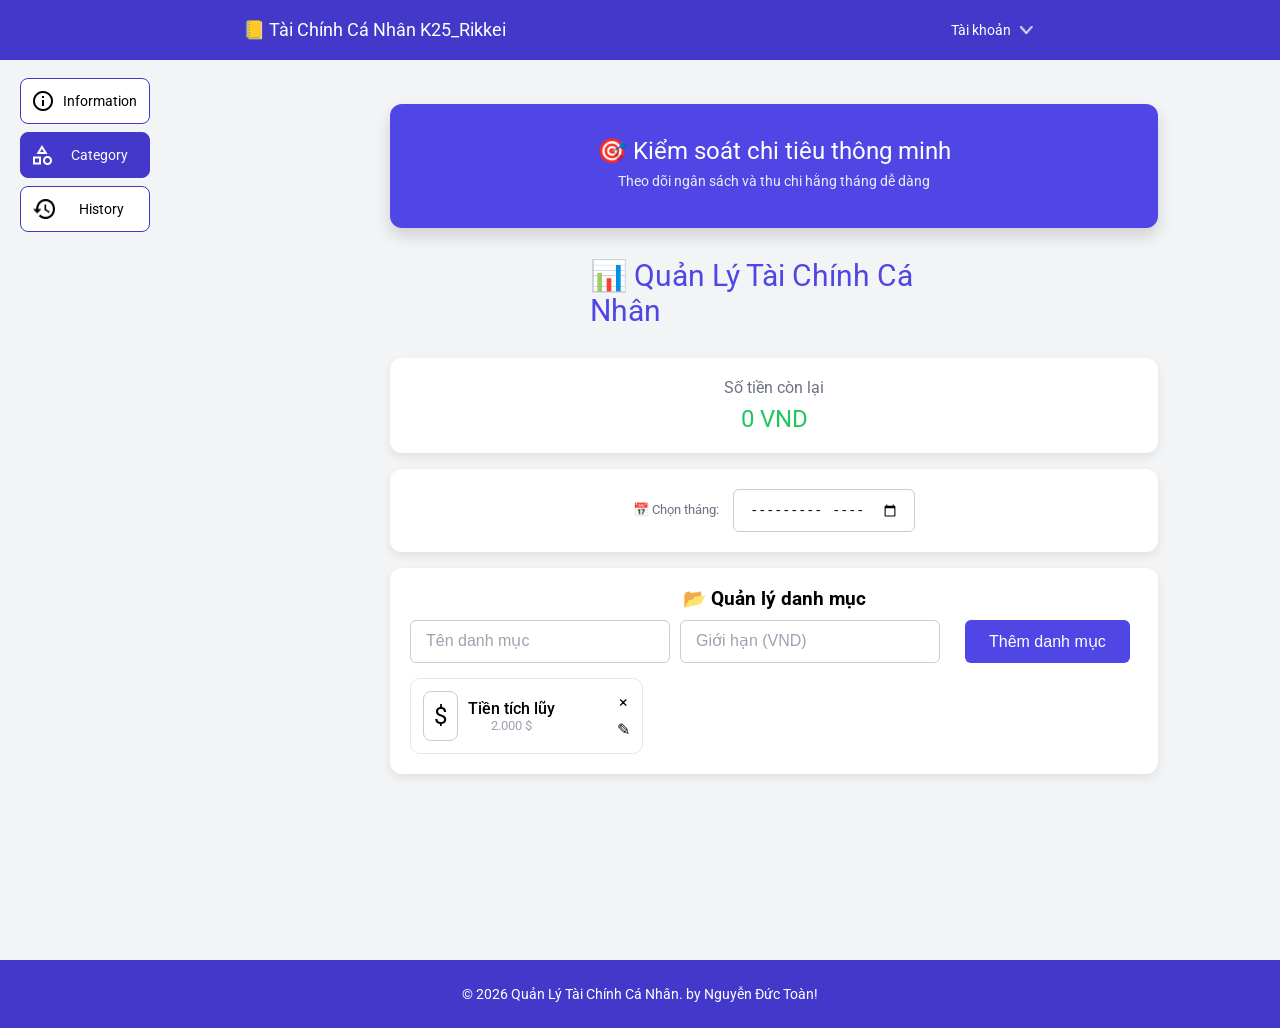
==== STRUCTURE_FINANCE/pages/category.html @ 01801482 "Add files via upload" ====
<!DOCTYPE html>
<html lang="en">
<head>
    <meta charset="UTF-8">
    <meta name="viewport" content="width=device-width, initial-scale=1.0">
    <title>Quản Lý Danh Mục</title>
    <link href="https://fonts.googleapis.com/css2?family=Roboto:wght@300;400;500;700&display=swap" rel="stylesheet">
    <link rel="stylesheet" href="../css/category.css">
</head>
<body>
    <header>
        <div class="header">
            <div class="left">📒 Tài Chính Cá Nhân K25_Rikkei</div>
            <div class="right">
                <span>Tài khoản</span>
                <img src="../assets/images/arrow.png">
            </div>
        </div>
    </header>
    <div class="container">
        <div class="sidebar">
            <a href="../index.html">
                <img src="../assets/images/Vector (8).png" alt="">
                <p>Information</p>
            </a>
            <a href="../pages/category.html" class="active">
                <img src="../assets/images/Vector (11).png" alt="">
                <p>Category</p>
            </a>
            <a href="../pages/history.html">
                <img src="../assets/images/Vector (7).png" alt="">
                <p>History</p>
            </a>
        </div>
        <div class="content">
            <section id="category" class="tab">
                <section class="banner">
                    <h2>🎯 Kiểm soát chi tiêu thông minh</h2>
                    <p>Theo dõi ngân sách và thu chi hằng tháng dễ dàng</p>
                </section>
                <h2 class="dashboard-title">📊 Quản Lý Tài Chính Cá Nhân</h2>
                <div class="card center">
                    <p>Số tiền còn lại</p>
                    <h3 class="money">0 VND</h3>
                </div>
                <div class="card">
                    <label>📅 Chọn tháng:</label>
                    <input type="month">
                </div>
                <div class="card">
                    <h3>📂 Quản lý danh mục</h3>
                    <div class="category-form">
                        <input type="text" placeholder="Tên danh mục">
                        <input type="number" placeholder="Giới hạn (VND)">
                        <button class="btn-primary">Thêm danh mục</button>
                    </div>
                    <div class="category-grid">
                        <div class="category-item">
                            <div class="cat-left">
                                <span class="icon">$</span>
                                <div>
                                    <p class="cat-name">Tiền tích lũy</p>
                                    <p class="cat-money">2.000 $</p>
                                </div>
                            </div>
                            <div class="cat-actions">
                                <span class="delete">&times;</span>
                                <span class="edit">✎</span>
                            </div>
                        </div>
                    </div>
                </div>
            </section>
        </div>
    </div>
    <footer>
        © 2026 Quản Lý Tài Chính Cá Nhân. by Nguyễn Đức Toàn!
    </footer>
</body>

</html>
---- STRUCTURE_FINANCE/css/category.css ----
* {
    padding: 0;
    margin: 0;
    box-sizing: border-box;
}

body {
    font-family: 'Roboto', sans-serif;
    background-color: #F3F4F6;
}

.header {
    background: #4338CA;
    color: white;
    height: 60px;
    display: flex;
    align-items: center;
    justify-content: space-around;
    padding: 16px 20px;
}

.left {
    font-size: 18px;
    font-weight: 400;
    line-height: 28px;
}

.right {
    display: flex;
    font-size: 14px;
    font-weight: 400;
    line-height: 20px;
    gap: 5px;
}

.right img {
    width: 21px;
    height: 20px;
    padding: 6px 4px;
    cursor: pointer;
}

.banner {
    width: 768px;
    height: 124px;
    margin: 24px 200px;
    padding: 20px;
    text-align: center;
    color: white;
    background: #4F46E5;
    border-radius: 12px;
    box-shadow: 0 8px 16px #00000026;
}

.banner h2 {
    font-weight: 500;
    margin-top: 13px;
    margin-bottom: 8px;
    font-size: 24px;
    font-weight: 400;
}

.banner p {
    font-size: 14px;
    opacity: 0.9;
}

footer {
    background: #4338CA;
    color: white;
    font-size: 14px;
    font-weight: 400;
    line-height: 20px;
    height: 68px;
    display: flex;
    align-items: center;
    justify-content: center;
    padding: 16px 208px;
}

.dashboard-title {
    text-align: left;
    color: #4F46E5;
    margin: 30px 400px;
    font-weight: 400;
    font-size: 30px;
}

.card {
    background: white;
    padding: 20px;
    margin-bottom: 16px;
    margin-left: 200px;
    border-radius: 12px;
    text-align: center;
    width: 768px;
    box-shadow: 0 4px 10px rgba(0,0,0,0.08);
}

.card label {
    margin-right: 10px;
    color: #6B7280;
    font-weight: 400;
    font-size: 13px;
}

.card input {
    padding: 12px 15px;
    border-radius: 6px;
    border: 1px solid #ccc;
}

.card input::placeholder {
    color: #9CA3AF;
    font-size: 16px;
}

.budget {
    display: flex;
    align-items: center;
    text-align: center;
    gap: 10px;
}

.center {
    text-align: center;
    color: #6B7280;
}

.money {
    color: #22C55E;
    margin-top: 8px;
    font-size: 24px;
    font-weight: 400;
}

.category-form {
    display: flex;
    gap: 10px;
    margin: 10px 0;
}

.category-form input {
    width: 260px;
}

.category-list {
    list-style: none;
}

.category-list li {
    padding: 8px 0;
    border-bottom: 1px solid #eee;
    display: flex;
    justify-content: space-between;
}

.category-list span {
    color: red;
    cursor: pointer;
}

.btn-primary {
    background: #4F46E5;
    color: white;
    border: none;
    padding: 12px 24px;
    border-radius: 6px;
    cursor: pointer;
    font-size: 16px;
    margin-left: 15px;
}

.btn-success {
    background: #22C55E;
    color: white;
    border: none;
    padding: 8px 16px;
    border-radius: 6px;
    cursor: pointer;
}

.container {
    display: flex;
}

.sidebar {
    width: 200px;
    min-height: 100vh;
    background: #F3F4F6;
    padding: 10px 20px;
}

.sidebar a {
    border: 1px solid #4338CA;
    display: flex;
    gap: 10px;
    padding: 12px;
    margin: 8px 0;
    font-size: 14px;
    font-weight: 400;
    text-decoration: none;
    background: #FFFFFF;
    color: #000000;
    border-radius: 8px;
}

.sidebar a p {
    margin: 2px auto;
}

.sidebar a.active {
    background: #4338CA;
    color: white;
}

.content {
    flex: 1;
    padding: 20px;
}

table {
    width: 100%;
    border-collapse: collapse;
}

th, td {
    padding: 10px;
    border-bottom: 1px solid #ddd;
    text-align: center;
}

.profile-card {
    background: #F3F4F6;
    padding: 5px;
    margin-bottom: 16px;
    margin-left: 200px;
    text-align: center;
    width: 768px;
}

.profile-title {
    color: #4F46E5;
    margin-bottom: 15px;
    font-size: 30px;
    font-weight: 400;
    text-align: center;
}

.profile-form {
    display: grid;
    grid-template-columns: 1fr 1fr;
    gap: 15px;
}

.form-group {
    display: flex;
    flex-direction: column;
    text-align: left;
}

.form-group label {
    font-size: 13px;
    margin-bottom: 5px;
    color: #6B7280;
}

.profile-actions {
    display: flex;
    justify-content: space-between;
    margin-top: 20px;
}

.btn-outline {
    border: 2px solid #4F46E5;
    color: #4F46E5;
    background: #F4F2FD;
    font-weight: bold;
    font-size: 16px;
    padding: 10px 20px;
    border-radius: 8px;
    width: 370px;
    cursor: pointer;
}

.btn-outline:hover {
    background: #4F46E5;
    color: white;
}

.profile-card input {
    padding: 12px 15px;
    border-radius: 6px;
    border: 1px solid #ccc;
}

.history-form {
    display: flex;
    gap: 10px;
}

.history-form input {
    flex: 1;
    background-color: #FFFFFF;
    border: 1px solid #DEE2E6;
}

.history-header {
    display: flex;
    justify-content: space-between;
    align-items: center;
    margin-bottom: 15px;
}

.history-form select {
    flex: 1;
    padding: 12px 15px;
    border-radius: 6px;
    background-color: #EFEFEF;
    border: 1px solid #DEE2E6;
    color: #212529;
    font-size: 16px;
    font-weight: 400;
    appearance: none;
    -webkit-appearance: none;
    -moz-appearance: none;
}

.history-actions {
    display: flex;
    gap: 10px;
}

.btn-sort {
    background: #E5E7EB;
    border: none;
    padding: 8px 12px;
    border-radius: 6px;
    cursor: pointer;
}

.btn-search {
    background: #4338CA;
    color: white;
    border: none;
    padding: 8px 12px;
    border-radius: 6px;
    cursor: pointer;
}

table td:last-child {
    cursor: pointer;
}

.pagination {
    display: flex;
    justify-content: center;
    gap: 8px;
    margin-top: 15px;
}

.pagination button {
    padding: 6px 10px;
    border: 1px solid #ddd;
    background: white;
    cursor: pointer;
    border-radius: 5px;
}

.pagination button.active {
    background: #4338CA;
    color: white;
}

.category-grid {
    display: grid;
    grid-template-columns: repeat(3, 1fr);
    gap: 15px;
    margin-top: 15px;
}

.category-item {
    background: #fff;
    border: 1px solid #E5E7EB;
    border-radius: 10px;
    padding: 12px;
    display: flex;
    justify-content: space-between;
    align-items: center;
}

.cat-left {
    display: flex;
    align-items: center;
    gap: 10px;
}

.icon {
    font-size: 24px;
    border: 1px solid #ccc;
    padding: 10px;
    border-radius: 8px;
}

.cat-name {
    font-weight: 500;
}

.cat-money {
    font-size: 13px;
    color: #9CA3AF;
}

.cat-actions {
    display: flex;
    flex-direction: column;
    gap: 8px;
    cursor: pointer;
}

.cat-actions span:hover {
    color: red;
}

@media (max-width: 1024px) {
    .banner,
    .card,
    .profile-card {
        width: 90%;
        margin: 20px auto;
    }

    .dashboard-title {
        margin: 20px;
        text-align: center;
    }

    .container {
        flex-direction: column;
    }

    .sidebar {
        width: 100%;
        display: flex;
        gap: 10px;
        justify-content: center;
        min-height: auto;
    }

    .sidebar a {
        width: auto;
        flex: 1;
    }
}

@media (max-width: 600px) {
    .history-form {
        flex-direction: column;
    }

    .category-grid {
        grid-template-columns: 1fr;
    }

    .profile-form {
        grid-template-columns: 1fr;
    }

    .profile-actions {
        flex-direction: column;
        gap: 10px;
    }

    .btn-outline {
        width: 100%;
    }

    table {
        font-size: 12px;
    }

    .header {
        flex-direction: column;
        height: auto;
        gap: 5px;
    }
}
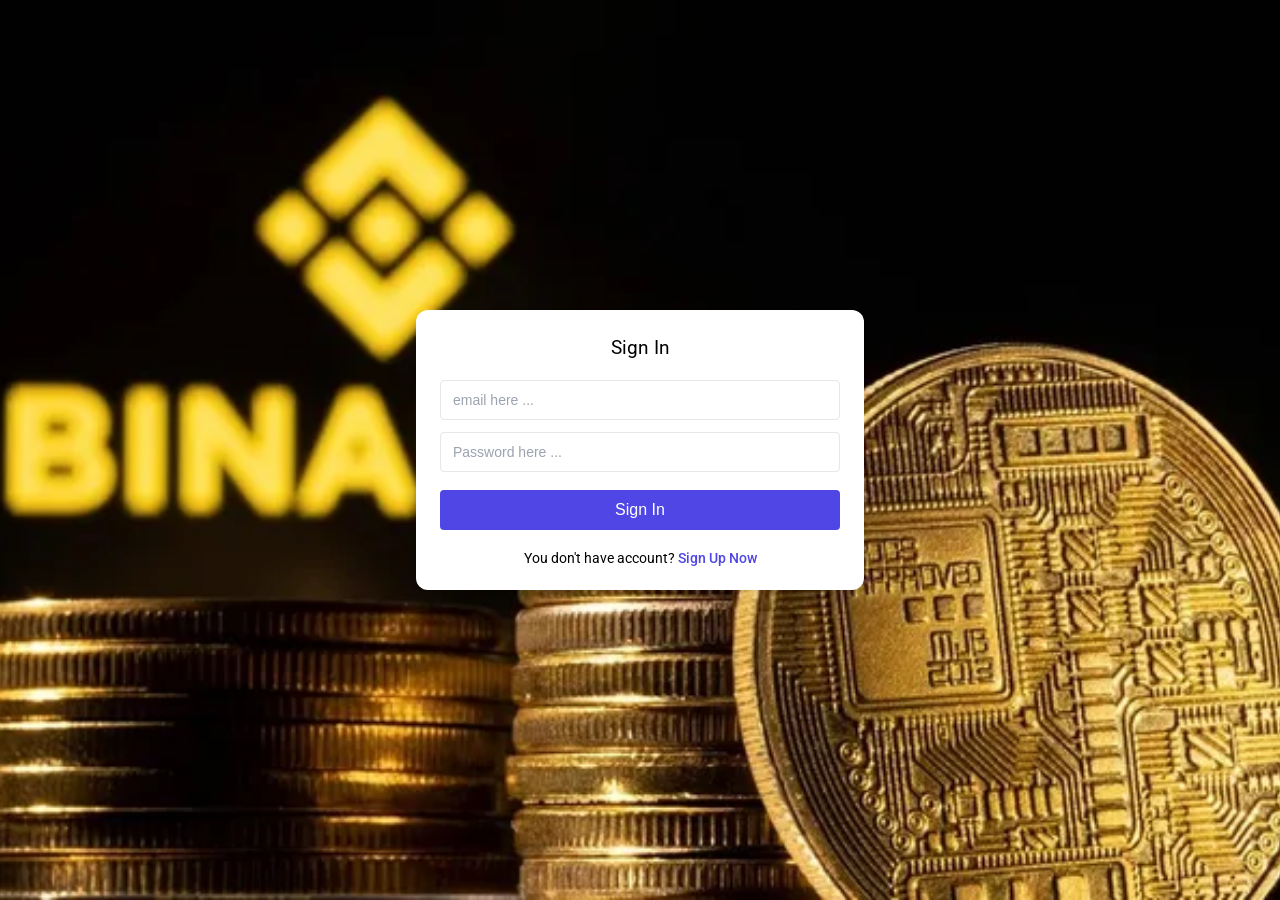
==== commit a168c73e: "Add files via upload" ====
--- a/STRUCTURE_FINANCE/pages/category.html
+++ b/STRUCTURE_FINANCE/pages/category.html
@@ -1,5 +1,6 @@
 <!DOCTYPE html>
 <html lang="en">
+
 <head>
     <meta charset="UTF-8">
     <meta name="viewport" content="width=device-width, initial-scale=1.0">
@@ -7,16 +8,68 @@
     <link href="https://fonts.googleapis.com/css2?family=Roboto:wght@300;400;500;700&display=swap" rel="stylesheet">
     <link rel="stylesheet" href="../css/category.css">
 </head>
+
 <body>
     <header>
         <div class="header">
             <div class="left">📒 Tài Chính Cá Nhân K25_Rikkei</div>
             <div class="right">
-                <span>Tài khoản</span>
-                <img src="../assets/images/arrow.png">
+                <select id="menu" onchange="logOut()">
+                    <option value="">Tài khoản</option>
+                    <option value="logout">Đăng xuất</option>
+                </select>
             </div>
         </div>
     </header>
+    <div class="popup" id="popup">
+        <div class="modal">
+            <div class="modal-header">
+                <img src="../assets/images/image.png" alt="">
+            </div>
+            <div class="modal-body">
+                <h3>Xác nhận</h3>
+                <p>Bạn có chắc chắn muốn đăng xuất khỏi hệ thống không?</p>
+            </div>
+            <div class="modal-footer">
+                <button id="cancel-btn" class="btn cancel">Hủy</button>
+                <button id="confirm-btn" class="btn confirm">Có</button>
+            </div>
+        </div>
+    </div>
+    <!-- Modal Edit Category -->
+    <div class="popup" id="editPopup">
+        <div class="modal">
+            <div class="modal-header">
+                <h3>✏️ Chỉnh sửa danh mục</h3>
+            </div>
+            <div class="modal-body">
+                <div class="edit-form">
+                    <div class="form-group">
+                        <label for="editCategoryName">Loại danh mục:</label>
+                        <select id="editCategoryName">
+                            <option value="">Chọn loại danh mục</option>
+                            <option value="Tiền tích lũy">Tiền tích lũy</option>
+                            <option value="Tiền xăng">Tiền xăng</option>
+                            <option value="Tiền ăn">Tiền ăn</option>
+                            <option value="Tiền đi chơi">Tiền đi chơi</option>
+                            <option value="Tiền cho con">Tiền cho con</option>
+                            <option value="Tiền dự phòng">Tiền dự phòng</option>
+                            <option value="Tiền sửa đồ">Tiền sửa đồ</option>
+                            <option value="Tiền cà phê">Tiền cà phê</option>
+                        </select>
+                    </div>
+                    <div class="form-group">
+                        <label for="editCategoryLimit">Giới hạn (VND):</label>
+                        <input type="number" id="editCategoryLimit" placeholder="Nhập giới hạn">
+                    </div>
+                </div>
+            </div>
+            <div class="modal-footer">
+                <button id="cancelEditBtn" class="btn cancel">Hủy</button>
+                <button id="saveEditBtn" class="btn confirm">Lưu thay đổi</button>
+            </div>
+        </div>
+    </div>
     <div class="container">
         <div class="sidebar">
             <a href="../index.html">
@@ -41,34 +94,31 @@
                 <h2 class="dashboard-title">📊 Quản Lý Tài Chính Cá Nhân</h2>
                 <div class="card center">
                     <p>Số tiền còn lại</p>
-                    <h3 class="money">0 VND</h3>
+                    <h3 class="money" id="remain">0 VND</h3>
                 </div>
                 <div class="card">
                     <label>📅 Chọn tháng:</label>
-                    <input type="month">
+                    <input type="month" id="monthChoose">
+                    <p id="warning" class="warning" >⚠️ Bạn chưa đặt ngân sách cho tháng này</p>
                 </div>
                 <div class="card">
-                    <h3>📂 Quản lý danh mục</h3>
+                    <h3>📂 Quản lý danh mục theo tháng</h3>
                     <div class="category-form">
-                        <input type="text" placeholder="Tên danh mục">
-                        <input type="number" placeholder="Giới hạn (VND)">
-                        <button class="btn-primary">Thêm danh mục</button>
+                        <select id="categoryType" name="categoryType">
+                            <option value="">Chọn loại danh mục</option>
+                            <option value="Tiền tích lũy">Tiền tích lũy</option>
+                            <option value="Tiền xăng">Tiền xăng</option>
+                            <option value="Tiền ăn">Tiền ăn</option>
+                            <option value="Tiền đi chơi">Tiền đi chơi</option>
+                            <option value="Tiền cho con">Tiền cho con</option>
+                            <option value="Tiền dự phòng">Tiền dự phòng</option>
+                            <option value="Tiền sửa đồ">Tiền sửa đồ</option>
+                            <option value="Tiền cà phê">Tiền cà phê</option>
+                        </select>
+                        <input type="number" placeholder="Giới hạn (VND)" id="categoryLimit">
+                        <button class="btn-primary" onclick="addCategory()">Thêm danh mục</button>
                     </div>
-                    <div class="category-grid">
-                        <div class="category-item">
-                            <div class="cat-left">
-                                <span class="icon">$</span>
-                                <div>
-                                    <p class="cat-name">Tiền tích lũy</p>
-                                    <p class="cat-money">2.000 $</p>
-                                </div>
-                            </div>
-                            <div class="cat-actions">
-                                <span class="delete">&times;</span>
-                                <span class="edit">✎</span>
-                            </div>
-                        </div>
-                    </div>
+                    <div class="category-grid"></div>
                 </div>
             </section>
         </div>
@@ -77,5 +127,6 @@
         © 2026 Quản Lý Tài Chính Cá Nhân. by Nguyễn Đức Toàn!
     </footer>
 </body>
+<script src="../js/category.js"></script>
 
 </html>
--- a/STRUCTURE_FINANCE/css/category.css
+++ b/STRUCTURE_FINANCE/css/category.css
@@ -33,11 +33,10 @@
     gap: 5px;
 }
 
-.right img {
-    width: 21px;
-    height: 20px;
-    padding: 6px 4px;
-    cursor: pointer;
+.right select{
+    background: #4338CA;
+    border: 1px solid #4338CA;
+    color: #ffffff;
 }
 
 .banner {
@@ -140,24 +139,113 @@
     margin: 10px 0;
 }
 
+.category-form select {
+    flex: 1;
+    padding: 12px 15px;
+    border-radius: 6px;
+    border: 1px solid #ccc;
+    background-color: #FFFFFF;
+    color: #374151;
+    font-size: 16px;
+    font-weight: 400;
+    appearance: none;
+    -webkit-appearance: none;
+    -moz-appearance: none;
+    background-image: url("data:image/svg+xml;charset=UTF-8,%3csvg xmlns='http://www.w3.org/2000/svg' viewBox='0 0 24 24' fill='none' stroke='currentColor' stroke-width='2' stroke-linecap='round' stroke-linejoin='round'%3e%3cpolyline points='6,9 12,15 18,9'%3e%3c/polyline%3e%3c/svg%3e");
+    background-repeat: no-repeat;
+    background-position: right 12px center;
+    background-size: 16px;
+    cursor: pointer;
+}
+
+.category-form select:focus {
+    outline: none;
+    border-color: #4F46E5;
+    box-shadow: 0 0 0 3px rgba(79, 70, 229, 0.1);
+}
+
+.category-form select:hover {
+    border-color: #9CA3AF;
+}
+
 .category-form input {
     width: 260px;
 }
 
-.category-list {
-    list-style: none;
-}
-
-.category-list li {
-    padding: 8px 0;
-    border-bottom: 1px solid #eee;
+.category-grid {
+    display: grid;
+    grid-template-columns: repeat(auto-fill, minmax(300px, 1fr));
+    gap: 16px;
+    margin-top: 20px;
+}
+
+.category-item {
+    background: white;
+    border: 1px solid #E5E7EB;
+    border-radius: 8px;
+    padding: 16px;
     display: flex;
     justify-content: space-between;
-}
-
-.category-list span {
-    color: red;
-    cursor: pointer;
+    align-items: center;
+    box-shadow: 0 2px 4px rgba(0,0,0,0.1);
+}
+
+.cat-left {
+    display: flex;
+    align-items: center;
+    gap: 5px;
+}
+
+.cat-left .icon {
+    width: 50px;
+    height: 50px;
+    background: #ffffff;
+    border-radius: 8px;
+    display: flex;
+    align-items: center;
+    justify-content: center;
+}
+
+.cat-left .icon img {
+    width: 24px;
+    height: 24px;
+}
+
+.cat-name {
+    font-weight: 500;
+    color: #1F2937;
+    margin-bottom: 4px;
+}
+
+.cat-money {
+    color: #6B7280;
+    font-size: 14px;
+}
+
+.cat-actions {
+    display: flex;
+    gap: 8px;
+}
+
+.cat-actions span {
+    cursor: pointer;
+    padding: 2px 8px;
+    border-radius: 4px;
+    transition: background-color 0.2s;
+}
+
+.cat-actions span:hover {
+    background-color: #F3F4F6;
+}
+
+.cat-actions .edit {
+    color: #3B82F6;
+    font-size: 16px;
+}
+
+.cat-actions span:first-child {
+    color: #EF4444;
+    font-size: 18px;
 }
 
 .btn-primary {
@@ -339,6 +427,145 @@
     cursor: pointer;
 }
 
+.popup {
+    display: none;
+    position: fixed;
+    top: 0;
+    left: 0;
+    width: 100%;
+    height: 100%;
+    background: rgba(0, 0, 0, 0.5);
+    justify-content: center;
+    align-items: center;
+    z-index: 1000;
+}
+
+.modal {
+    background: white;
+    border-radius: 12px;
+    padding: 24px;
+    max-width: 400px;
+    width: 90%;
+    box-shadow: 0 20px 25px -5px rgba(0, 0, 0, 0.1);
+}
+
+.modal-header {
+    text-align: center;
+    margin-bottom: 16px;
+}
+
+.modal-header img {
+    width: 48px;
+    height: 48px;
+    margin-bottom: 8px;
+}
+
+.modal-header h3 {
+    color: #1F2937;
+    font-size: 18px;
+    font-weight: 600;
+}
+
+.modal-body {
+    margin-bottom: 24px;
+}
+
+.modal-footer {
+    display: flex;
+    justify-content: flex-end;
+    gap: 12px;
+}
+
+.btn {
+    padding: 8px 16px;
+    border-radius: 6px;
+    border: none;
+    cursor: pointer;
+    font-size: 14px;
+    font-weight: 500;
+    transition: background-color 0.2s;
+}
+
+.btn.cancel {
+    background: #F3F4F6;
+    color: #6B7280;
+}
+
+.btn.cancel:hover {
+    background: #E5E7EB;
+}
+
+.btn.confirm {
+    background: #4F46E5;
+    color: white;
+    width: 130px;
+}
+
+.btn.confirm:hover {
+    background: #4338CA;
+}
+
+.warning {
+    color: #F59E0B;
+    font-size: 14px;
+    margin-top: 8px;
+}
+
+/* Edit Form Styles */
+.edit-form {
+    display: flex;
+    flex-direction: column;
+    gap: 16px;
+}
+
+.edit-form .form-group {
+    display: flex;
+    flex-direction: column;
+    gap: 8px;
+}
+
+.edit-form .form-group label {
+    font-weight: 500;
+    color: #374151;
+    font-size: 14px;
+}
+
+.edit-form .form-group select {
+    padding: 12px;
+    border: 1px solid #D1D5DB;
+    border-radius: 6px;
+    font-size: 16px;
+    background-color: #FFFFFF;
+    color: #374151;
+    appearance: none;
+    -webkit-appearance: none;
+    -moz-appearance: none;
+    background-image: url("data:image/svg+xml;charset=UTF-8,%3csvg xmlns='http://www.w3.org/2000/svg' viewBox='0 0 24 24' fill='none' stroke='currentColor' stroke-width='2' stroke-linecap='round' stroke-linejoin='round'%3e%3cpolyline points='6,9 12,15 18,9'%3e%3c/polyline%3e%3c/svg%3e");
+    background-repeat: no-repeat;
+    background-position: right 12px center;
+    background-size: 16px;
+    cursor: pointer;
+}
+
+.edit-form .form-group select:focus {
+    outline: none;
+    border-color: #4F46E5;
+    box-shadow: 0 0 0 3px rgba(79, 70, 229, 0.1);
+}
+
+.edit-form .form-group input {
+    padding: 12px;
+    border: 1px solid #D1D5DB;
+    border-radius: 6px;
+    font-size: 16px;
+}
+
+.edit-form .form-group input:focus {
+    outline: none;
+    border-color: #4F46E5;
+    box-shadow: 0 0 0 3px rgba(79, 70, 229, 0.1);
+}
+
 .btn-search {
     background: #4338CA;
     color: white;
@@ -396,30 +623,123 @@
 }
 
 .icon {
-    font-size: 24px;
+    font-size: 20px;
     border: 1px solid #ccc;
-    padding: 10px;
+    padding: 5px 17px;
     border-radius: 8px;
 }
 
 .cat-name {
     font-weight: 500;
+    text-align: left;
+    margin-left: 10px;
 }
 
 .cat-money {
     font-size: 13px;
     color: #9CA3AF;
+    margin: 10px;
 }
 
 .cat-actions {
     display: flex;
     flex-direction: column;
-    gap: 8px;
-    cursor: pointer;
-}
-
-.cat-actions span:hover {
-    color: red;
+    gap: 5px;
+    cursor: pointer;
+}
+
+.popup {
+    position: fixed;
+    inset: 0;
+    background: rgba(30, 41, 59, 0.6); /* nền tối giống ảnh */
+    display: none;
+    justify-content: center;
+    align-items: center;
+    z-index: 999;
+}
+
+.modal {
+    width: 480px;
+    background: #f9fafb;
+    border-radius: 10px;
+    padding: 20px 24px;
+    box-shadow: 0 15px 40px rgba(0,0,0,0.25);
+    animation: fadeIn 0.25s ease;
+}
+
+.modal-header {
+    margin-bottom: 10px;
+}
+
+.modal-header img{
+    width: 62px;
+    height: 60px;
+}
+
+.modal-body h3 {
+    font-size: 18px;
+    margin-bottom: 6px;
+    color: #111827;
+}
+
+.modal-body p {
+    font-size: 14px;
+    color: #6b7280;
+    margin-bottom: 20px;
+}
+
+.modal-footer {
+    display: flex;
+    justify-content: flex-end;
+    gap: 10px;
+    border-top: 1px solid #e5e7eb;
+    padding-top: 15px;
+}
+
+.btn {
+    padding: 8px 18px;
+    border-radius: 6px;
+    border: none;
+    cursor: pointer;
+    font-size: 14px;
+}
+
+.cancel {
+    background: #ffffff;
+    color: #344054;
+    border: 1px solid #D0D5DD;
+    width: 62px;
+    height: 48px;
+    border-radius: 8px;
+    font-size: 16px;
+    font-weight: 500;
+    box-shadow: 0 1px 2px rgba(16, 24, 40, 0.051);
+}
+
+.cancel:hover {
+    background-color: #b1b4bb;
+}
+
+.confirm {
+    background: #f59e0b;
+    color: white;
+    width: 62px;
+    height: 48px;
+    border-radius: 8px;
+    font-size: 16px;
+    font-weight: 500;
+    box-shadow: 0 1px 2px rgba(16, 24, 40, 0.051);
+}
+
+.confirm:hover {
+    background: #d97706;
+}
+
+.warning {
+    color: orange;
+    display:none;
+    margin-top: 20px;
+    font-size: 20px;
 }
 
 @media (max-width: 1024px) {
